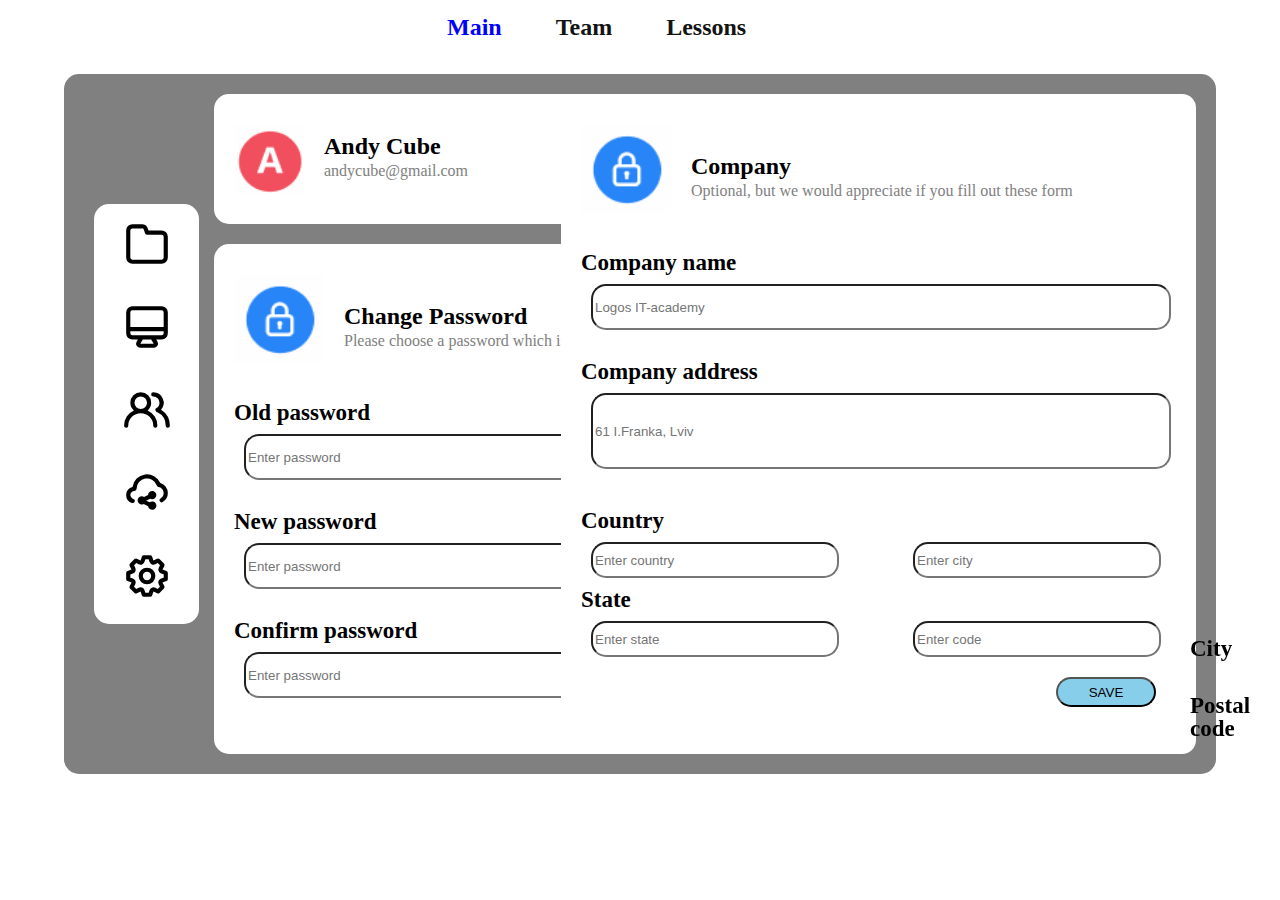
==== Task_1/account.html @ 0267896b "Lesson6" ====
<!DOCTYPE html>
<html lang="en">

<head>
    <meta charset="UTF-8">
    <link rel="stylesheet" href="./Style/main.css">
    <title>Account</title>
</head>

<body>
    <div class="menu">
        <a href="./index.html" class="menu-items active-menu">Main</a>
        <a href="./team.html" class="menu-items">Team</a>
        <a href="./lessons.html" class="menu-items">Lessons</a>
    </div>
    <div class="container">
        <div class="side">
            <div class="dropdown">
                <img src="./Style/images/folder.svg" alt="" class="img img-blue dropbtn">
                <div class="dropdown-content">
                    <a href="#">Project</a>
                </div>
            </div>
            <div class="dropdown">
                <img src="./Style/images/monitor.svg" alt="" class="img dropbtn">
                <div class="dropdown-content">
                    <a href="./account.html">Account</a>
                </div>
            </div>
             <div class="dropdown">
                <img src="./Style/images/users-alt.svg" alt="" class="img dropbtn">
                <div class="dropdown-content">
                    <a href="#">Groups</a>
                </div>
            </div>
             <div class="dropdown">
                <img src="./Style/images/cloud-share.svg" alt="" class="img dropbtn">
                <div class="dropdown-content">
                    <a href="#">Cloud</a>
                </div>
            </div>
             <div class="dropdown">
                <img src="./Style/images/cog.svg" alt="" class="img dropbtn">
                <div class="dropdown-content">
                    <a href="#">Settings</a>
                </div>
            </div>
        </div>
        <div class="info">
           <img src="./Style/images/andycube.png" alt="" class="andy">
            <p class="text"><span class="css">Andy Cube</span><br><span class="project">andycube@gmail.com</span>
                </p>
        </div>
        <div class="changePassword">
            <img src="./Style/images/zamok.png" alt="" class="zamok">
            <p class="first"><span class="css">Change Password</span><br>
                <span class="project">Please choose a password which is longer than 6 characters</span></p>
                <form>
                   <br><br><br>
                    <p class="formText">Old password</p>
                    <input type="password" class="textForm" placeholder="Enter password">
                    <p class="formText">New password</p>
                    <input type="password" class="textForm" placeholder="Enter password">
                    <p class="formText">Confirm password</p>
                    <input type="password" class="textForm" placeholder="Enter password">
                    <input type="button" class="buttonSave" id="saveB" value="SAVE">
                </form>
        </div>
        <div class="company">
             <img src="./Style/images/zamok.png" alt="" class="zamok">
            <p class="first"><span class="css">Company</span><br>
                <span class="project">Optional, but we would appreciate if you fill out these form</span></p>
                
                <form>
                   <br><br><br>
                    <p class="formText">Company name</p>
                    <input type="text" class="textForm" placeholder="Logos IT-academy">
                    <p class="formText">Company address</p>
                    <input type="text" id="address" placeholder="61 I.Franka, Lviv">
                    <div id="formSome">
                    <p class="formText tt">Country</p>
                    <input type="text" class="enterSome" placeholder="Enter country">
                    <p class="formText rigthText textSome tt" id="city">City</p>
                    <input type="text" class="enterSome rigthText" placeholder="Enter city">
                    <p class="formText tt">State</p>
                    <input type="text" class="enterSome" placeholder="Enter state">
                    <p class="formText rigthText textSome tt">Postal code</p>
                    <input type="text " class="enterSome rigthText" placeholder="Enter code">
                    </div>
                    <input type="button" class="buttonSave" id="saveBut" value="SAVE">
                </form>
        </div>
    </div>

</body>

</html>
---- Task_1/Style/main.css ----
@import url(./reset.css);
.menu{
    width: 486px;
    height: 44px;
    margin: 15px auto;
    
}
.menu-items{
    width: 100px;
    text-decoration: none;
    font-size: 24px;
    font-style: normal;
    font-weight: bold;
    color: #131313;
    margin-left: 50px;

}
.active-menu{
    color: blue;
}
.menu-items:hover{
    color:blue;
}
.container{
    width: 90%;
    height: 700px;
    background-color: grey;
    margin: 0 auto;
    border-radius: 15px;
    position: relative;
}
.side{
    width: 105px;
    height: 420px;
    background-color: white;
    border-radius: 15px;
    text-align: center;
    position: absolute;
    left: 30px;
    top:130px;
}
.img{
    border-radius: 15px;
    width: 70px;
    height: 50px;
    margin: 15px 0;
   
}
.img-blue{
    background-color: ;
    border-radius: 15px;
}
.html{
    width: 600px;
    height: 130px;
    background-color: white;
    border-radius: 15px;
    position: absolute;
    left: 150px;
    top: 50px;
}
.info{
    width: 600px;
    height: 130px;
    background-color: white;
    border-radius: 15px;
    position: absolute;
    left: 150px;
    top: 20px;
}
.zamok{
    width:90px;
    height: 90px;
    padding: 30px 20px;
    float: left;
}
.formText{
    font-size: 23px;
    font-weight: 800;
    margin-bottom: 10px;
    margin-left: 20px;
   
}
.enterSome{
    height: 30px;
    border-radius: 15px;
    margin-left: 30px;
    width: 40%;
    
}
.enterSome:focus{
     border-color: aqua;
    outline: none;
}
.tt{
    margin-top: 10px;
}
#saveBut{
    margin-top: 20px;
}
#saveB{
   position: absolute;
    right: 0;
    margin-top: 60px;
}
.buttonSave{
    background-color: skyblue;
    height: 30px;
    width: 100px;
    float: right;
    margin-right: 40px;
    border-radius: 15px;
}
#formSome{
    width: 600px;
}
.rigthText{
    float: right;
}
#city{
    bottom: 230px;
}
.textSome{
    position: fixed;
    left: 1170px;
    bottom: 150px;
}
.textForm{
    height: 40px;
    width: 90%;
    margin-left: 30px;
    margin-bottom: 30px;
    border-radius: 15px;
}
#address{
    height: 70px;
    width: 90%;
    margin-left: 30px;
    margin-bottom: 30px;
    border-radius: 15px;
}
#address:focus{
     border-color: aqua;
    outline: none;
}
.textForm:focus{
    border-color: aqua;
    outline: none;
}
.text{
    padding-top: 40px;
    padding-left: 10px;
}
.first{
    padding-top: 60px;
    
}
.css{
    font-family: "Chronica";
    font-weight: bold;
    font-size: 24px;
}
.project{
        font-family: "Bahij";
color: grey;
    line-height: 25px;
}
.logos{
    width: 600px;
    height: 130px;
    background-color: white;
    border-radius: 15px;
    position: absolute;
   right: 50px;
    top: 50px;
}  

.dropdown {
    position: relative;
    display: inline-block;
}
.containerBox{
    position: relative;
}
#imgOver{
    margin-top: 5px;
}
.overlay {
    background-color: white;
  position: absolute;
    border-radius: 15px;
    width: 50px;
    height: 50px;
  top: -15px;
    padding: 5px;
  right: -10px;
    opacity: 0;
  transition: .3s ease;
}
.containerBox:hover .overlay {
  opacity: 1;
}
.dropdown-content {
    border-radius: 0px 15px 15px 0px;
    display: none;
    position: absolute;
    top: 15px;
    left:57px;
    height: 50px;
    background-color: blue;
    min-width: 60px;
    box-shadow: 0px 8px 16px 0px rgba(0,0,0,0.2);
    z-index: 1;
}

.dropdown-content a {
    color: white;
    padding: 12px 16px;
    text-decoration: none;
    display: block;
}

.dropdown-content a:hover {background-color: blue;border-radius: 15px;}

.dropdown:hover .dropdown-content {display: block;}

.dropdown:hover .dropbtn {background-color: blue;}
.desc{
    width: 800px;
    height: 200px;
    background-color: white;
    position: absolute;
    left: 150px;
    top: 200px;
    border-radius: 15px;
}
.img-team{
    width: 120px;
    height: 138px;
    padding: 30px 20px;
    float: left;
}
.andy{
     width:70px;
    height: 70px;
    padding: 30px 20px;
    float: left;
}
.team{
    width: 800px;
    height: 200px;
    background-color: white;
    position: absolute;
    left: 150px;
    bottom: 60px;
    border-radius: 15px;
}
.changePassword{
    width: 600px;
    height: 510px;
    background-color: white;
    position: absolute;
    left: 150px;
    bottom: 20px;
    border-radius: 15px;
}
.data{
    width: 400px;
    height: 440px;
    background-color: white;
    position: absolute;
    top: 200px;
    right: 50px;
    border-radius: 14px;
}
.company{
    width: 635px;
    height: 660px;
    background-color: white;
    position: absolute;top: 20px;
    right: 20px;
    border-radius: 14px;
}
.img-data{
    width: 120px;
    height: 138px;
    padding: 30px 0 0 20px;
}
.Box{
    width: 250px;
    height: 250px;
    background-color: white;
    text-align: center;
    border-radius: 15px;
    float: left;
    margin: 50px 20px 20px 30px;
}
.img-box{
    border-radius: 100px;
    margin-top: 10px;
}
.teamBox{
    width: 85%;
    margin: 0 auto;
}
.Box:hover{
    background-color: blue;
}
.textBox{
    padding-top: 20px;
}
.check{
    height: 30px;
    width: 30px;
}
table{
    width: 80%;
    height: 400px;
    /* background-color: white; */
    text-align: center;
    position: absolute;
    left: 10%; 
    top: 150px;
    font-size: 24px;
    font-weight: bold;
}
.download-img{
    width: 50px;
    height: 50px;
    border-radius: 15px;
   
}
.download-img:hover{
    background-color: lightblue;
}
.firstSt{
    border-radius: 15px 0 0 15px;
}
.lastSt{
    border-radius: 0 15px 15px 0;
}
.radok:hover{
    background-color: white;
}
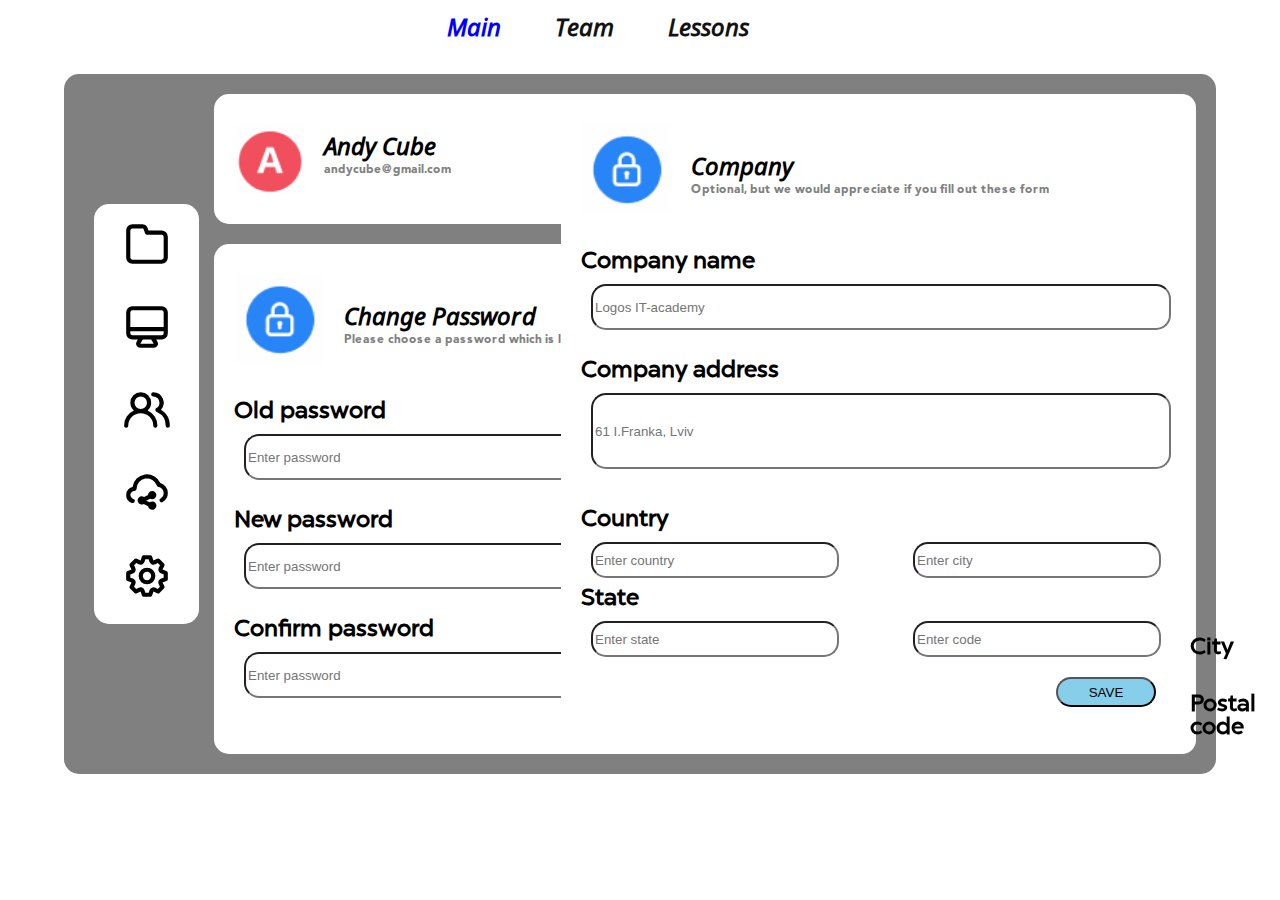
==== commit 3dc6213e: "lesso6" ====
--- a/Task_1/account.html
+++ b/Task_1/account.html
@@ -22,7 +22,7 @@
                 </div>
             </div>
             <div class="dropdown">
-                <img src="./Style/images/monitor.svg" alt="" class="img dropbtn">
+                <a href="./account.html" ><img src="./Style/images/monitor.svg" alt="" class="img dropbtn"></a>
                 <div class="dropdown-content">
                     <a href="./account.html">Account</a>
                 </div>
--- a/Task_1/Style/main.css
+++ b/Task_1/Style/main.css
@@ -1,4 +1,5 @@
 @import url(./reset.css);
+@import url(./fonts.css);
 .menu{
     width: 486px;
     height: 44px;
@@ -13,9 +14,11 @@
     font-weight: bold;
     color: #131313;
     margin-left: 50px;
+    font-family: "20470";
 
 }
 .active-menu{
+    font-family: "20470";
     color: blue;
 }
 .menu-items:hover{
@@ -28,6 +31,7 @@
     margin: 0 auto;
     border-radius: 15px;
     position: relative;
+    display: block;
 }
 .side{
     width: 105px;
@@ -75,6 +79,7 @@
     float: left;
 }
 .formText{
+    font-family: "Chronica";
     font-size: 23px;
     font-weight: 800;
     margin-bottom: 10px;
@@ -156,7 +161,7 @@
     
 }
 .css{
-    font-family: "Chronica";
+    font-family: "20470";
     font-weight: bold;
     font-size: 24px;
 }
